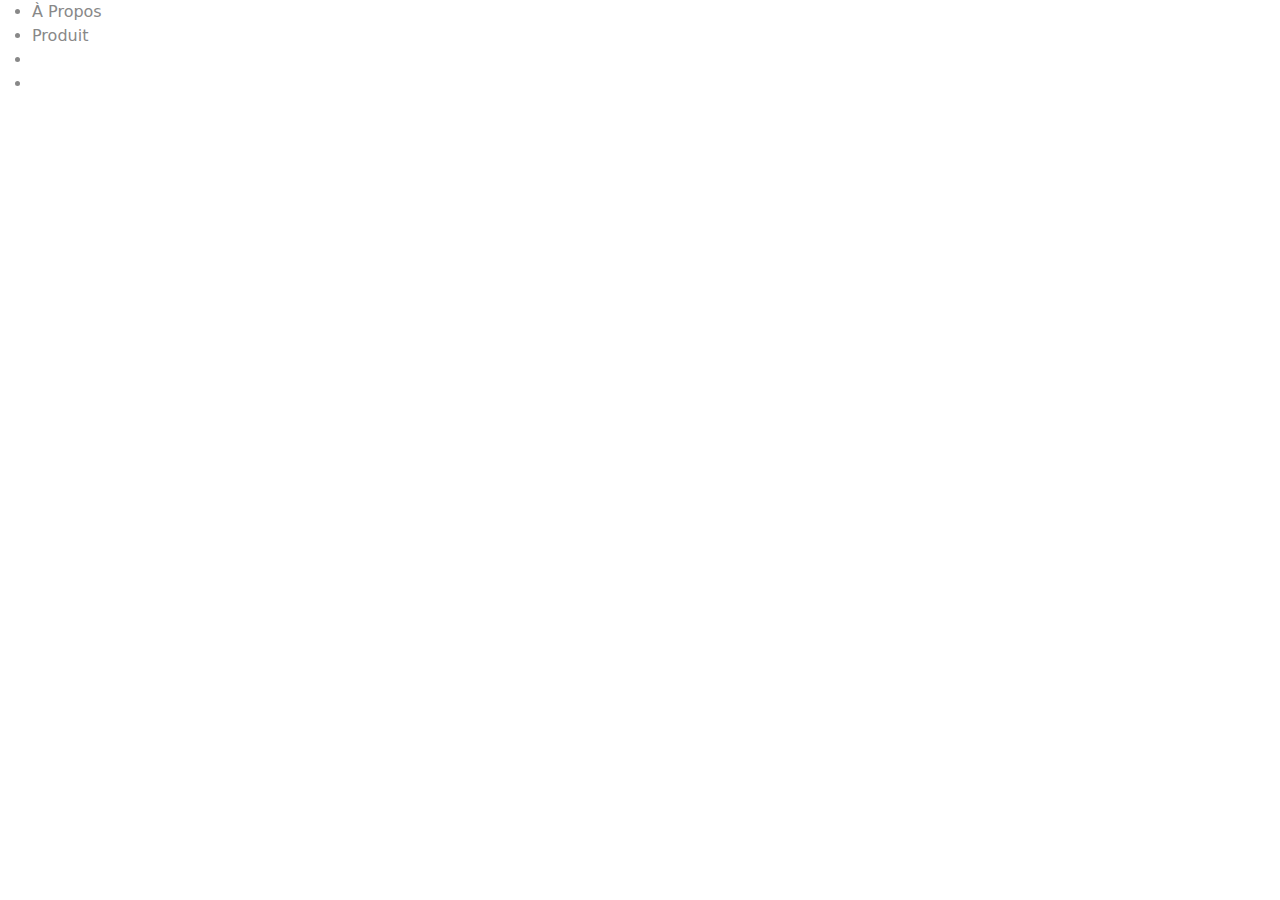
==== pages/about.html @ e9fc0e1b "début projet + ajout pages" ====
<!DOCTYPE html>
<html lang="en">
<head>
    <meta charset="UTF-8">
    <meta http-equiv="X-UA-Compatible" content="IE=edge">
    <meta name="viewport" content="width=device-width, initial-scale=1.0">
    <link rel="stylesheet" href="../bootstrap.min.css">
    <link rel="stylesheet" href="../styles.css">
    <title>Bootplante - Home</title>
</head>
<body>

    <!-- NAV BY THOMAS DONT TOUCH -->
    <nav>
        <div class="logo"></div>
        <div class="nav_bar">
            <ul>
            <li>À Propos</li>
            <li>Produit</li>
            <li></li>
            <li></li>
        </ul>
        </div>
    </nav>
    <!-- FIN NAVBAR BY THOMAS YOU CAN TOUCH -->
    
    <script src="../bootstrap.min.js"></script>
    <script src="../index.html"></script>
</body>
</html>
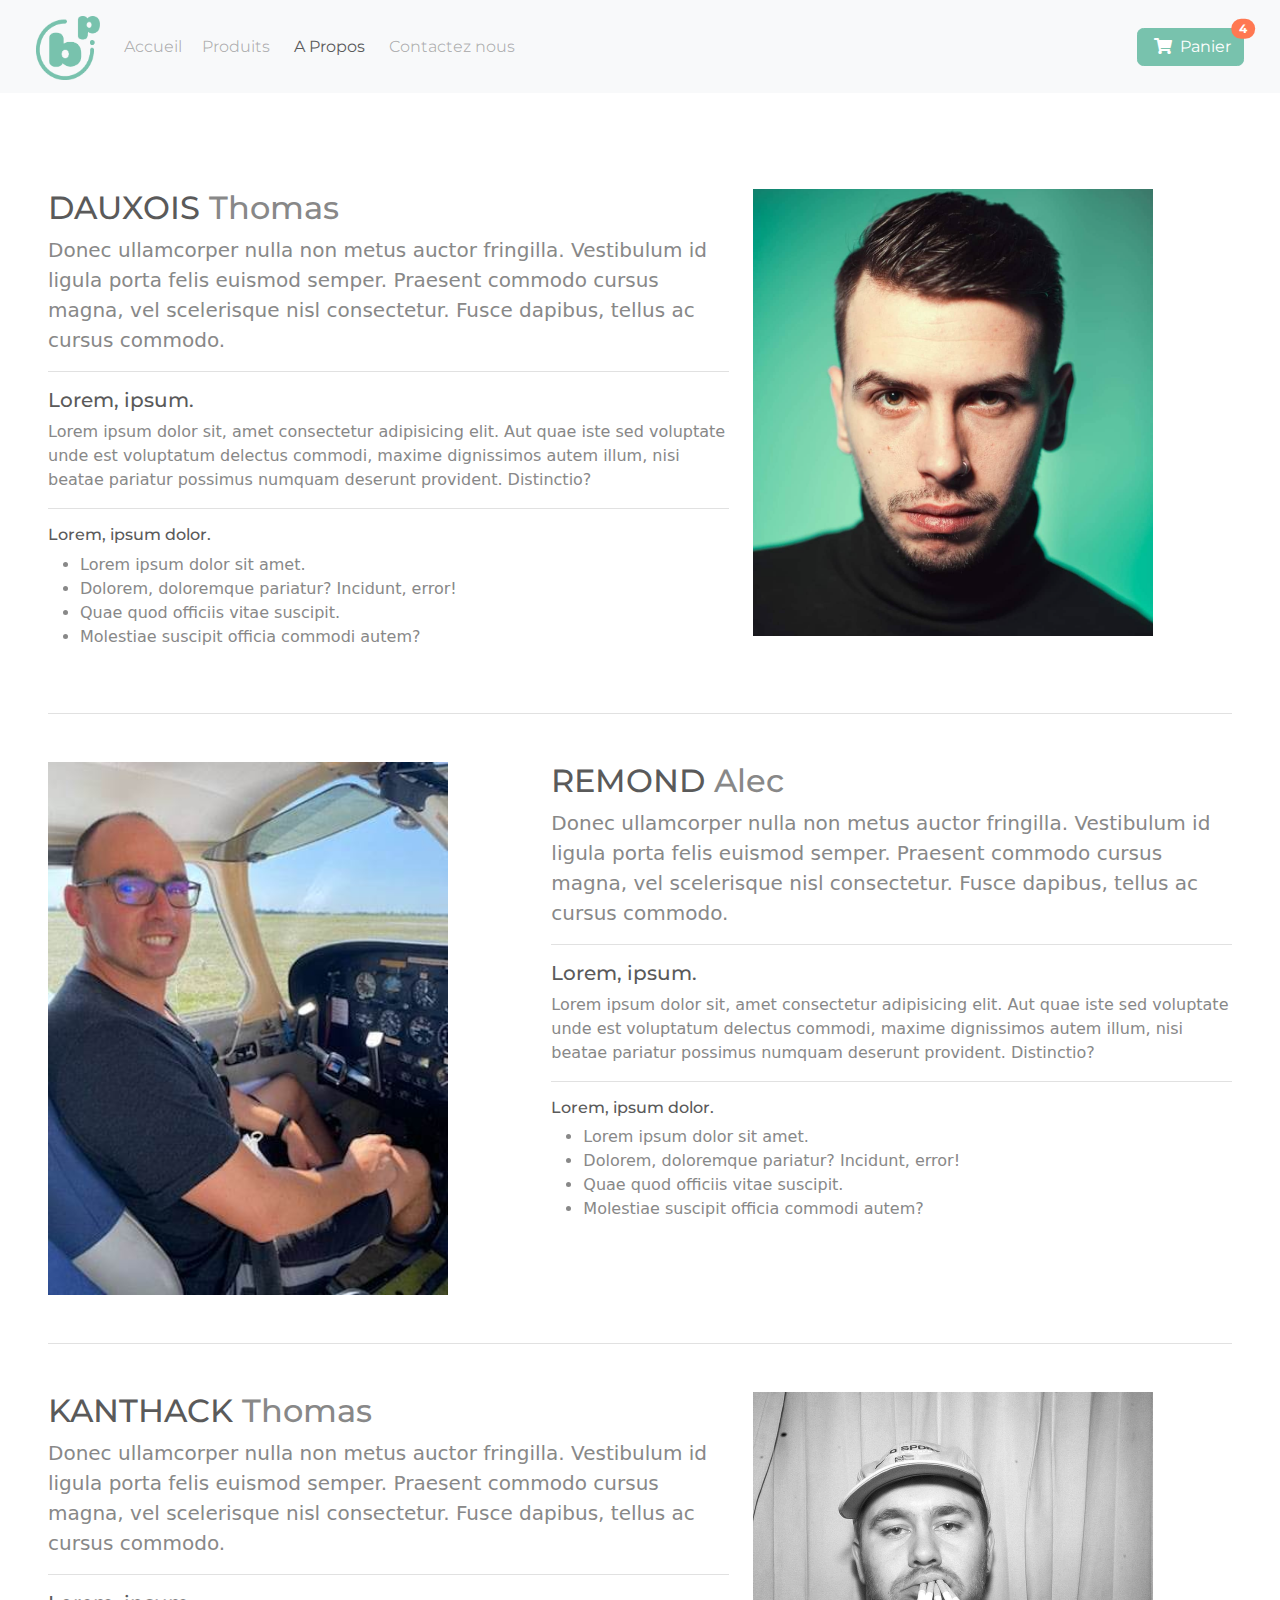
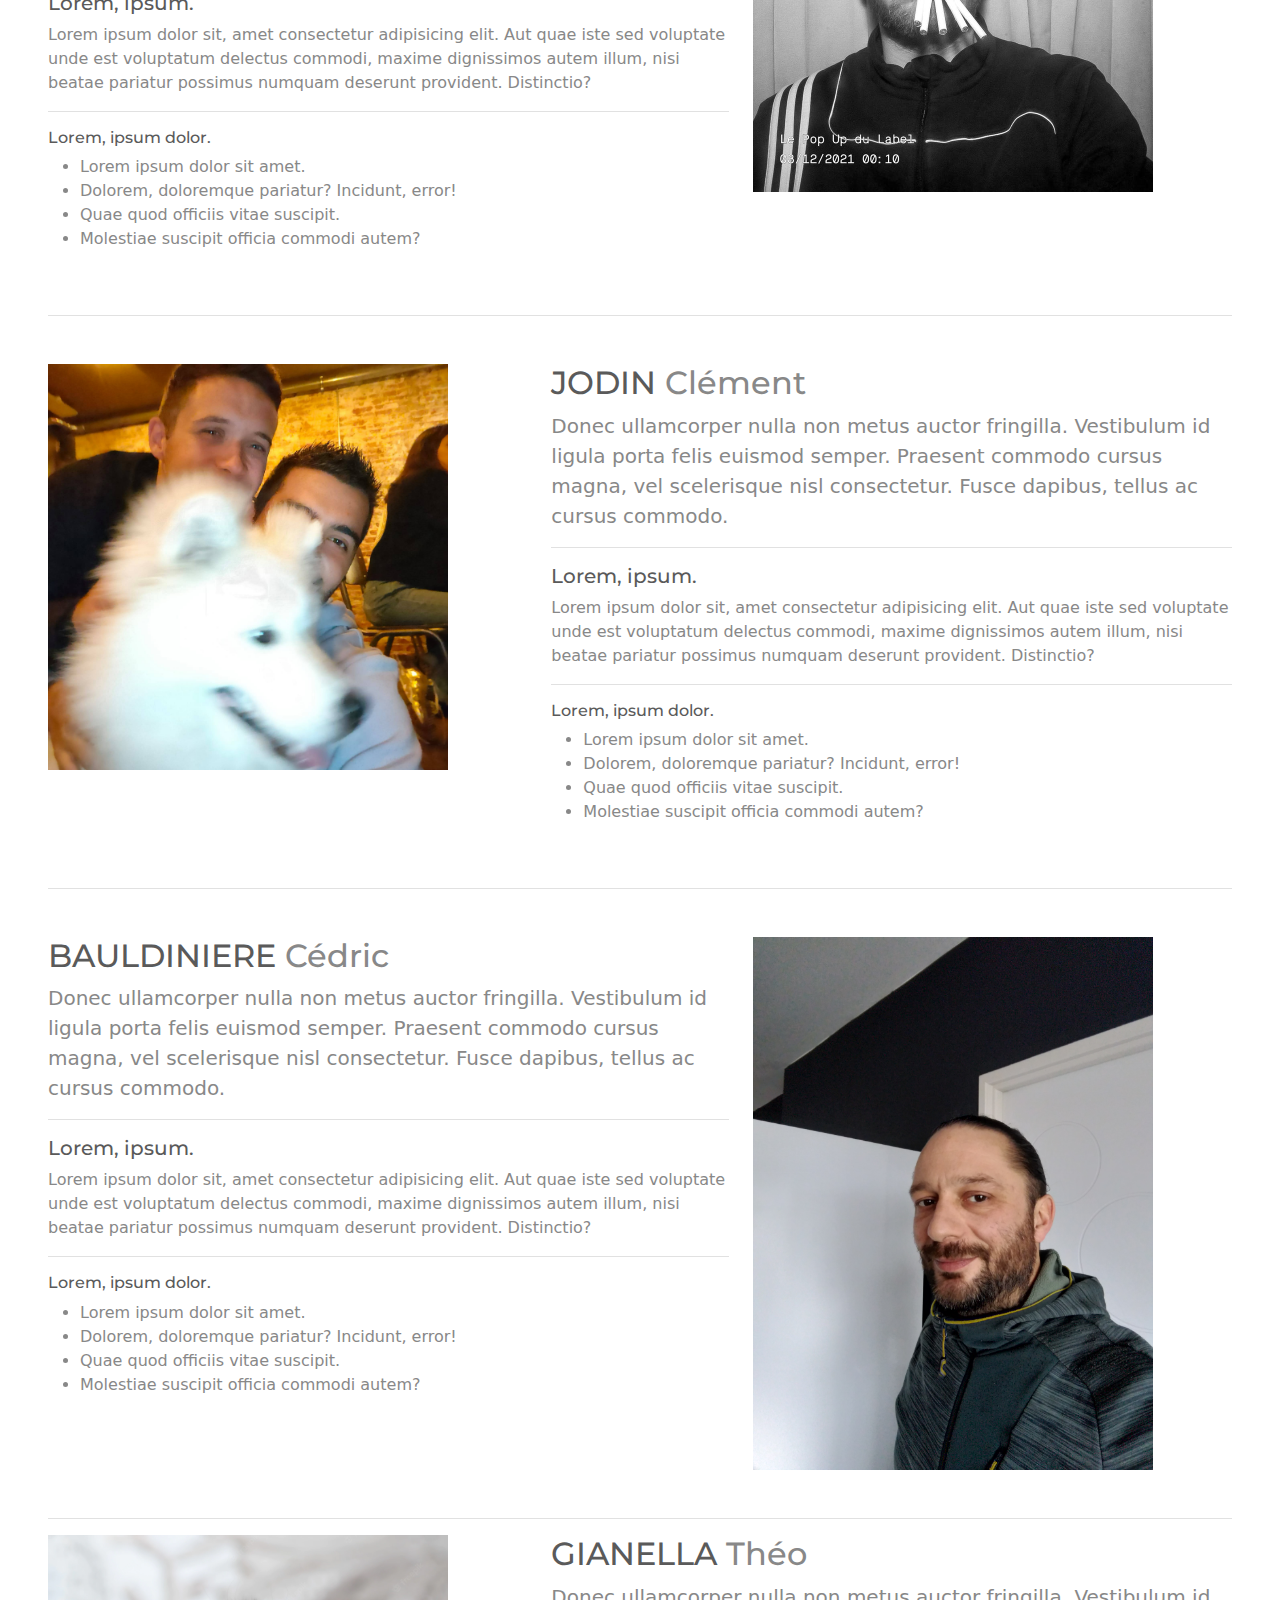
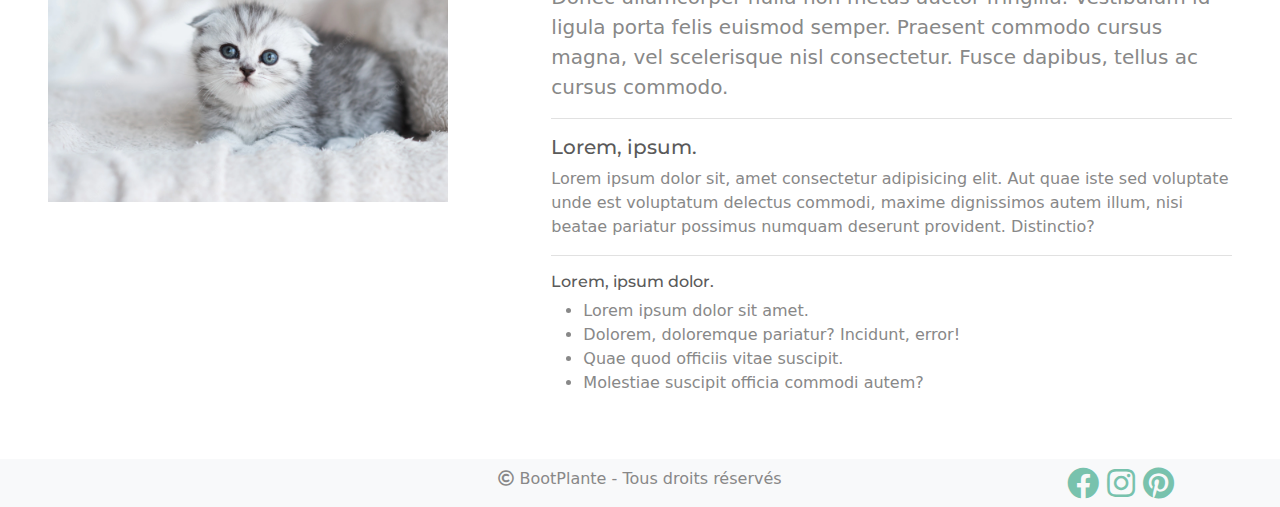
==== commit 5cf14a7d: "v 1.0" ====
--- a/pages/about.html
+++ b/pages/about.html
@@ -6,23 +6,252 @@
     <meta name="viewport" content="width=device-width, initial-scale=1.0">
     <link rel="stylesheet" href="../bootstrap.min.css">
     <link rel="stylesheet" href="../styles.css">
-    <title>Bootplante - Home</title>
+    <link
+    rel="stylesheet"
+    href="https://cdnjs.cloudflare.com/ajax/libs/font-awesome/5.15.4/css/all.min.css"
+  />
+    <title>Bootplante - A propos</title>
 </head>
 <body>
 
     <!-- NAV BY THOMAS DONT TOUCH -->
-    <nav>
-        <div class="logo"></div>
-        <div class="nav_bar">
-            <ul>
-            <li>À Propos</li>
-            <li>Produit</li>
-            <li></li>
-            <li></li>
-        </ul>
-        </div>
-    </nav>
+<!-- <style>*{outline: red 1px solid};</style> -->
+    <!-- NAV BY THOMAS DONT TOUCH -->
+    <nav class="navbar navbar-expand-lg bg-light">
+        <div class="container-fluid">
+          <a class="navbar-brand col-xs-12" href="../index.html">
+            <img
+              src="../src/img/logo_green.png"
+              alt="logo du site Bootplante"
+              width="64"
+              height="64"
+              class="d-inline-block align-text-top ms-4"
+            />
+          </a>
+          <button
+            class="navbar-toggler"
+            type="button"
+            data-bs-toggle="collapse"
+            data-bs-target="#navbarNavAltMarkup"
+            aria-controls="navbarNavAltMarkup"
+            aria-expanded="false"
+            aria-label="Toggle navigation"
+          >
+            <span class="navbar-toggler-icon"></span>
+          </button>
+          <div class="collapse navbar-collapse" id="navbarNavAltMarkup">
+            <div class="navbar-nav">
+              <a class="nav-link " aria-current="page" href="../index.html">Accueil</a>
+              <a class="nav-link mx-1" href="../pages/product.html">Produits</a>
+              <a class="nav-link active mx-1" href="#">A Propos</a>
+              <a class="nav-link mx-1" href="#">Contactez nous</a>
+            </div>
+          </div>
+          <button type="button" class="btn btn-primary position-relative me-4">
+            <i class="fas fa-shopping-cart mx-1"></i> Panier
+            <span
+              class="position-absolute top-0 start-100 translate-middle badge rounded-pill bg-danger"
+            >
+              4</span
+            >
+          </button>
+        </div>
+      </nav>
     <!-- FIN NAVBAR BY THOMAS YOU CAN TOUCH -->
+
+    <div class="aboutus container-fluid p-5">
+
+        <!-- image ONE -->
+        <div class="row featurette my-5">
+          <div class="col-md-7">
+            <h2 class="featurette-heading">DAUXOIS<span class="text-muted"> Thomas</span>
+            </h2>
+            <p class="lead">Donec ullamcorper nulla non metus auctor fringilla. Vestibulum id ligula porta felis euismod
+              semper. Praesent commodo cursus magna, vel scelerisque nisl consectetur. Fusce dapibus, tellus ac cursus
+              commodo.</p>
+            <hr>
+            <h5>Lorem, ipsum.</h5>
+            <p>Lorem ipsum dolor sit, amet consectetur adipisicing elit. Aut quae iste sed voluptate unde est voluptatum
+              delectus commodi, maxime dignissimos autem illum, nisi beatae pariatur possimus numquam deserunt provident.
+              Distinctio?</p>
+            <hr>
+            <h6>Lorem, ipsum dolor.</h6>
+            <ul>
+              <li>Lorem ipsum dolor sit amet.</li>
+              <li>Dolorem, doloremque pariatur? Incidunt, error!</li>
+              <li>Quae quod officiis vitae suscipit.</li>
+              <li>Molestiae suscipit officia commodi autem?</li>
+            </ul>
+          </div>
+    
+          <div class="col-md-5">
+            <img src="../src/img/thomas2.png" alt="" style="width: 400px" class="img-fluid mx-auto">
+          </div>
+        </div>
+    
+        <hr class="featurette-divider my-5">
+    
+        <!-- image TWO -->
+        <div class="row featurette my-5">
+          <div class="col-md-5">
+            <img src="../src/img/Alec.jpg" alt="" style="width: 400px" class="img-fluid mx-auto">
+          </div>
+          <div class="col-md-7">
+            <h2 class="featurette-heading">REMOND <span class="text-muted"> Alec</span></h2>
+            <p class="lead">Donec ullamcorper nulla non metus auctor fringilla. Vestibulum id ligula porta felis euismod
+              semper. Praesent commodo cursus magna, vel scelerisque nisl consectetur. Fusce dapibus, tellus ac cursus
+              commodo.</p>
+            <hr>
+            <h5>Lorem, ipsum.</h5>
+            <p>Lorem ipsum dolor sit, amet consectetur adipisicing elit. Aut quae iste sed voluptate unde est voluptatum
+              delectus commodi, maxime dignissimos autem illum, nisi beatae pariatur possimus numquam deserunt provident.
+              Distinctio?</p>
+            <hr>
+            <h6>Lorem, ipsum dolor.</h6>
+            <ul>
+              <li>Lorem ipsum dolor sit amet.</li>
+              <li>Dolorem, doloremque pariatur? Incidunt, error!</li>
+              <li>Quae quod officiis vitae suscipit.</li>
+              <li>Molestiae suscipit officia commodi autem?</li>
+            </ul>
+          </div>
+        </div>
+    
+        <hr class="featurette-divider">
+    
+        <!-- image THREE -->
+        <div class="row featurette my-5">
+          <div class="col-md-7">
+            <h2 class="featurette-heading">KANTHACK<span class="text-muted"> Thomas</span>
+            </h2>
+            <p class="lead">Donec ullamcorper nulla non metus auctor fringilla. Vestibulum id ligula porta felis euismod
+              semper. Praesent commodo cursus magna, vel scelerisque nisl consectetur. Fusce dapibus, tellus ac cursus
+              commodo.</p>
+            <hr>
+            <h5>Lorem, ipsum.</h5>
+            <p>Lorem ipsum dolor sit, amet consectetur adipisicing elit. Aut quae iste sed voluptate unde est voluptatum
+              delectus commodi, maxime dignissimos autem illum, nisi beatae pariatur possimus numquam deserunt provident.
+              Distinctio?</p>
+            <hr>
+            <h6>Lorem, ipsum dolor.</h6>
+            <ul>
+              <li>Lorem ipsum dolor sit amet.</li>
+              <li>Dolorem, doloremque pariatur? Incidunt, error!</li>
+              <li>Quae quod officiis vitae suscipit.</li>
+              <li>Molestiae suscipit officia commodi autem?</li>
+            </ul>
+          </div>
+    
+          <div class="col-md-5">
+            <img src="../src/img/Thomas_Ks.jpg" alt="" style="width: 400px" class="img-fluid mx-auto">
+          </div>
+        </div>
+    
+        <hr class="featurette-divider">
+    
+        <!-- Image FOUR -->
+        <div class="row featurette my-5">
+          <div class="col-md-5">
+            <img src="../src/img/clem.jpg" alt="" style="width: 400px" class="img-fluid mx-auto">
+          </div>
+          <div class="col-md-7">
+            <h2 class="featurette-heading">JODIN<span class="text-muted"> Clément</span>
+            </h2>
+            <p class="lead">Donec ullamcorper nulla non metus auctor fringilla. Vestibulum id ligula porta felis euismod
+              semper. Praesent commodo cursus magna, vel scelerisque nisl consectetur. Fusce dapibus, tellus ac cursus
+              commodo.</p>
+            <hr>
+            <h5>Lorem, ipsum.</h5>
+            <p>Lorem ipsum dolor sit, amet consectetur adipisicing elit. Aut quae iste sed voluptate unde est voluptatum
+              delectus commodi, maxime dignissimos autem illum, nisi beatae pariatur possimus numquam deserunt provident.
+              Distinctio?</p>
+            <hr>
+            <h6>Lorem, ipsum dolor.</h6>
+            <ul>
+              <li>Lorem ipsum dolor sit amet.</li>
+              <li>Dolorem, doloremque pariatur? Incidunt, error!</li>
+              <li>Quae quod officiis vitae suscipit.</li>
+              <li>Molestiae suscipit officia commodi autem?</li>
+            </ul>
+          </div>
+        </div>
+    
+        <hr class="featurette-divider">
+    
+        <!-- image FIVE -->
+        <div class="row featurette my-5">
+          <div class="col-md-7">
+            <h2 class="featurette-heading">BAULDINIERE<span class="text-muted"> Cédric</span></h2>
+            <p class="lead">Donec ullamcorper nulla non metus auctor fringilla. Vestibulum id ligula porta felis euismod
+              semper. Praesent commodo cursus magna, vel scelerisque nisl consectetur. Fusce dapibus, tellus ac cursus
+              commodo.</p>
+            <hr>
+            <h5>Lorem, ipsum.</h5>
+            <p>Lorem ipsum dolor sit, amet consectetur adipisicing elit. Aut quae iste sed voluptate unde est voluptatum
+              delectus commodi, maxime dignissimos autem illum, nisi beatae pariatur possimus numquam deserunt provident.
+              Distinctio?</p>
+            <hr>
+            <h6>Lorem, ipsum dolor.</h6>
+            <ul>
+              <li>Lorem ipsum dolor sit amet.</li>
+              <li>Dolorem, doloremque pariatur? Incidunt, error!</li>
+              <li>Quae quod officiis vitae suscipit.</li>
+              <li>Molestiae suscipit officia commodi autem?</li>
+            </ul>
+          </div>
+          <div class="col-md-5">
+            <img src="../src/img/cedric.jpg" alt="" style="width: 400px" class="img-fluid mx-auto">
+          </div>
+        </div>
+    
+        <hr class="featurette-divider">
+    
+        <!-- image SIX -->
+        <div class="row featurette my-4tes  ">
+    
+          <div class="col-md-5">
+            <img src="../src/img/theo.webp" alt="" style="width: 400px" class="img-fluid mx-auto">
+          </div>
+          <div class="col-md-7">
+            <h2 class="featurette-heading">GIANELLA<span class="text-muted"> Théo</span>
+            </h2>
+            <p class="lead">Donec ullamcorper nulla non metus auctor fringilla. Vestibulum id ligula porta felis euismod
+              semper. Praesent commodo cursus magna, vel scelerisque nisl consectetur. Fusce dapibus, tellus ac cursus
+              commodo.</p>
+            <hr>
+            <h5>Lorem, ipsum.</h5>
+            <p>Lorem ipsum dolor sit, amet consectetur adipisicing elit. Aut quae iste sed voluptate unde est voluptatum
+              delectus commodi, maxime dignissimos autem illum, nisi beatae pariatur possimus numquam deserunt provident.
+              Distinctio?</p>
+            <hr>
+            <h6>Lorem, ipsum dolor.</h6>
+            <ul>
+              <li>Lorem ipsum dolor sit amet.</li>
+              <li>Dolorem, doloremque pariatur? Incidunt, error!</li>
+              <li>Quae quod officiis vitae suscipit.</li>
+              <li>Molestiae suscipit officia commodi autem?</li>
+            </ul>
+          </div>
+        </div>
+      </div>
+      
+    <footer class="container-fluid bg-light absolut-bottom">
+        <div class="footer__wrapper row align-items-center">
+          <div
+            class="copyright__wrapper offset-lg-3 col-lg-6 align-self-end text-center pb-0"
+          >
+            <p>
+              <i class="far fa-copyright"></i> BootPlante - Tous droits réservés
+            </p>
+          </div>
+          <div class="rs_logo__wrapper col-lg-3 text-center text-end">
+            <a href="#"><i class="fab fa-facebook fa-2x mx-1 my-2"></i></a
+            ><a href="#"><i class="fab fa-instagram fa-2x mx-1 my-2"></i></a
+            ><a href="#"><i class="fab fa-pinterest fa-2x mx-1 my-2"></i></a>
+          </div>
+        </div>
+      </footer>
+    
     
     <script src="../bootstrap.min.js"></script>
     <script src="../index.html"></script>
--- a/styles.css
+++ b/styles.css
@@ -0,0 +1,61 @@
+
+
+.video_wrapper {
+  display: flex;
+  justify-content: center;
+  align-items: flex-start;
+  height: 80vh;
+  margin-top: 1%;
+  
+  
+  /* outline: 2px blue solid; */
+}
+
+#video {
+  width: 100%;
+  height: 100%;
+  top: 0;
+  position: relative;
+  z-index: -10;
+}
+.button_video {
+  position: absolute;
+  display: flex;
+  justify-content: space-between;
+  align-items: flex-end;
+  height: 70%;
+  /* outline: 5px green solid; */
+}
+
+.test1 {
+  /* outline: 3px pink solid; */
+  margin: 0 100px;
+}
+@media screen and (min-width: 1300px) {
+  #video {
+    width: 80%;
+    top: 0;
+  }
+
+  .headervid {
+    display: flex;
+    justify-content: center;
+  }
+}
+
+@media screen and (max-width: 900px) {
+  .test1 {
+    /* outline: 3px pink solid; */
+    margin: 0 50px;
+    margin-bottom: 150px;
+    size: 50%;
+  }
+  .video_wrapper{
+    margin-top: -170px;
+    margin-bottom: -150px;
+  }
+  .button_video{
+    display: none;
+  
+  }
+}